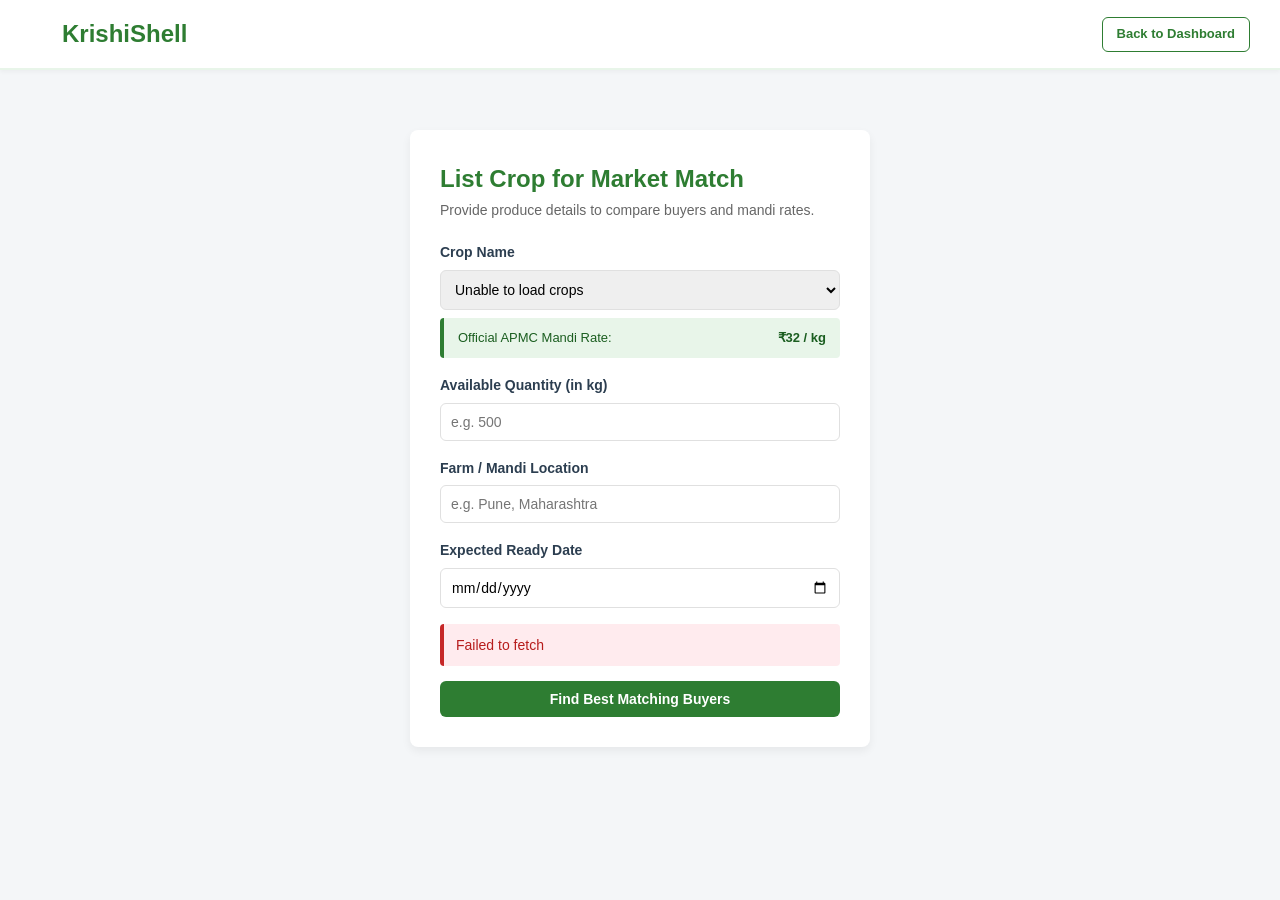
==== frontend/public/pages/add-crop.html @ 06ab27cf "Prepared for deployement" ====
<!DOCTYPE html>
<html lang="en">
<head>
  <meta charset="UTF-8">
  <meta name="viewport" content="width=device-width, initial-scale=1.0">
  <title>Add Crop - KrishiShell</title>
  <link rel="stylesheet" href="../css/style.css">
</head>
<body onload="loadCropOptions()">

  <header class="navbar">
    <a href="farmer-dashboard.html" class="logo">
      <span class="logo-icon"></span>
      KrishiShell
    </a>
    <a href="farmer-dashboard.html" class="btn btn-outline btn-sm">Back to Dashboard</a>
  </header>

  <main class="container form-card-container">
    <div class="card-box">
      <h2 class="text-primary">List Crop for Market Match</h2>
      <p class="text-muted" style="margin-bottom: 20px; font-size: 14px;">
        Provide produce details to compare buyers and mandi rates.
      </p>

      <form onsubmit="handleAddCrop(event)">
        <div class="form-group">
          <label for="cropName">Crop Name</label>
          <select id="cropName" onchange="updateMandiRateBadge()" required>
            <option value="">Loading crops...</option>
          </select>
          
          <div class="live-rate-badge">
            <span>Official APMC Mandi Rate:</span>
            <strong id="liveMandiPrice">₹32 / kg</strong>
          </div>
        </div>

        <div class="form-group">
          <label for="cropQty">Available Quantity (in kg)</label>
          <input type="number" id="cropQty" placeholder="e.g. 500" required>
        </div>

        <div class="form-group">
          <label for="cropLocation">Farm / Mandi Location</label>
          <input type="text" id="cropLocation" placeholder="e.g. Pune, Maharashtra" required>
        </div>

        <div class="form-group">
          <label for="cropDate">Expected Ready Date</label>
          <input type="date" id="cropDate" required>
        </div>

        <div id="formMessage" class="form-message" role="status" aria-live="polite"></div>
        <button type="submit" class="btn btn-primary btn-full">Find Best Matching Buyers</button>
      </form>
    </div>
  </main>

  <script src="../js/api.js"></script>
  <script src="../js/farmer.js"></script>
</body>
</html>
---- frontend/public/css/style.css ----
* {
  margin: 0;
  padding: 0;
  box-sizing: border-box;
  font-family: 'Segoe UI', Tahoma, Geneva, Verdana, sans-serif;
}

:root {
  --primary: #2e7d32;
  --primary-dark: #1b5e20;
  --secondary: #0288d1;
  --bg-light: #f4f6f8;
  --card-bg: #ffffff;
  --text-dark: #2c3e50;
  --text-muted: #666666;
  --border-color: #e0e0e0;
}

body {
  background-color: var(--bg-light);
  color: var(--text-dark);
  line-height: 1.6;
}

.container {
  max-width: 1000px;
  margin: 0 auto;
  padding: 20px;
}

.navbar {
  background: #ffffff;
  border-bottom: 2px solid #e8f5e9;
  padding: 15px 30px;
  display: flex;
  justify-content: space-between;
  align-items: center;
  box-shadow: 0 2px 4px rgba(0, 0, 0, 0.04);
}

.navbar .logo {
  font-size: 24px;
  font-weight: 700;
  color: var(--primary);
  text-decoration: none;
  display: inline-flex;
  align-items: center;
}

.logo-icon {
  display: inline-block;
  width: 24px;
  height: 24px;
  margin-right: 8px;
}

.nav-links {
  display: flex;
  align-items: center;
  gap: 15px;
}

.nav-links a {
  text-decoration: none;
  color: var(--text-dark);
  font-weight: 500;
}

.nav-links a.active {
  color: var(--primary);
  border-bottom: 2px solid var(--primary);
}

.btn {
  display: inline-block;
  padding: 10px 20px;
  border-radius: 6px;
  border: none;
  cursor: pointer;
  font-size: 14px;
  font-weight: 600;
  text-decoration: none;
  text-align: center;
}

.btn-primary {
  background: var(--primary);
  color: #ffffff;
}

.btn-secondary {
  background: var(--secondary);
  color: #ffffff;
}

.btn-outline {
  border: 1.5px solid var(--primary);
  background: transparent;
  color: var(--primary);
}

.btn-danger {
  border: 1.5px solid #c62828;
  background: transparent;
  color: #c62828;
}

.btn-sm {
  padding: 6px 14px;
  font-size: 13px;
}

.btn-full {
  width: 100%;
  margin-top: 15px;
}

.hero-section {
  text-align: center;
  margin-top: 40px;
}

.hero-card {
  background: var(--card-bg);
  padding: 40px 25px;
  border-radius: 10px;
  box-shadow: 0 4px 12px rgba(0, 0, 0, 0.05);
}

.hero-title {
  font-size: 34px;
  color: var(--primary);
  margin-bottom: 12px;
}

.hero-desc {
  font-size: 16px;
  color: var(--text-muted);
  max-width: 650px;
  margin: 0 auto 25px auto;
}

.cta-group {
  display: flex;
  justify-content: center;
  gap: 20px;
  flex-wrap: wrap;
}

.features-grid {
  display: grid;
  grid-template-columns: repeat(auto-fit, minmax(250px, 1fr));
  gap: 20px;
  margin-top: 40px;
  text-align: left;
}

.feature-box {
  background: var(--card-bg);
  padding: 22px;
  border-radius: 8px;
  box-shadow: 0 2px 6px rgba(0, 0, 0, 0.04);
}

.feature-box h3 {
  font-size: 17px;
  margin-bottom: 8px;
  color: var(--text-dark);
}

.feature-box p {
  font-size: 14px;
  color: var(--text-muted);
}

.form-card-container {
  max-width: 500px;
  margin: 40px auto;
}

.card-box {
  background: var(--card-bg);
  padding: 30px;
  border-radius: 8px;
  box-shadow: 0 4px 10px rgba(0, 0, 0, 0.06);
}

.form-group {
  margin-bottom: 16px;
}

.form-group label {
  display: block;
  font-weight: 600;
  margin-bottom: 6px;
  font-size: 14px;
}

.form-group input,
.form-group select {
  width: 100%;
  padding: 10px;
  border: 1px solid var(--border-color);
  border-radius: 6px;
  font-size: 14px;
}

.form-message {
  display: none;
  margin-top: 12px;
  padding: 10px 12px;
  border-left: 4px solid #c62828;
  border-radius: 4px;
  background: #ffebee;
  color: #b71c1c;
  font-size: 14px;
}

.form-message.visible {
  display: block;
}

.live-rate-badge {
  background: #e8f5e9;
  border-left: 4px solid var(--primary);
  padding: 10px 14px;
  border-radius: 4px;
  margin-top: 8px;
  font-size: 13px;
  color: var(--primary-dark);
  display: flex;
  justify-content: space-between;
}

.dashboard-header {
  display: flex;
  justify-content: space-between;
  align-items: center;
  margin: 30px 0 20px;
  flex-wrap: wrap;
  gap: 15px;
}

.stats-grid {
  display: grid;
  grid-template-columns: repeat(auto-fit, minmax(200px, 1fr));
  gap: 18px;
  margin-bottom: 30px;
}

.stat-card {
  background: var(--card-bg);
  padding: 20px;
  border-radius: 8px;
  box-shadow: 0 2px 6px rgba(0, 0, 0, 0.05);
  border-left: 4px solid var(--primary);
}

.stat-card h4 {
  color: var(--text-muted);
  font-size: 13px;
  margin-bottom: 6px;
}

.stat-card .val {
  font-size: 22px;
  font-weight: 700;
  color: var(--text-dark);
}

.table-card {
  background: var(--card-bg);
  padding: 24px;
  border-radius: 8px;
  box-shadow: 0 2px 6px rgba(0, 0, 0, 0.05);
}

table {
  width: 100%;
  border-collapse: collapse;
  margin-top: 15px;
}

th, td {
  text-align: left;
  padding: 12px;
  border-bottom: 1px solid var(--border-color);
  font-size: 14px;
}

th {
  background-color: #f8faf9;
  font-weight: 600;
}

.table-actions {
  display: flex;
  gap: 8px;
  flex-wrap: wrap;
}

.results-grid {
  display: grid;
  grid-template-columns: repeat(auto-fit, minmax(280px, 1fr));
  gap: 20px;
  margin-top: 25px;
}

.result-card {
  background: var(--card-bg);
  border: 1px solid var(--border-color);
  border-radius: 8px;
  padding: 20px;
  box-shadow: 0 2px 5px rgba(0, 0, 0, 0.04);
}

.recommended-card {
  border: 2px solid var(--primary);
  box-shadow: 0 4px 12px rgba(46, 125, 50, 0.18);
}

.market-badge {
  display: inline-block;
  padding: 4px 8px;
  border-radius: 4px;
  background: #e8f5e9;
  color: var(--primary-dark);
  font-size: 12px;
  font-weight: 700;
  margin-bottom: 8px;
}

.buyer-price {
  font-size: 20px;
  font-weight: 700;
  color: var(--primary);
  margin: 10px 0;
}

.detail-row {
  display: flex;
  justify-content: space-between;
  margin-bottom: 8px;
  font-size: 14px;
}

.fare-deduct {
  color: #c62828;
}

.profit-row {
  border-top: 1px dashed var(--border-color);
  padding-top: 8px;
  font-weight: 600;
}

.profit-val {
  color: var(--primary);
}

.text-primary { color: var(--primary); }
.text-muted { color: var(--text-muted); }
.text-center { text-align: center; }
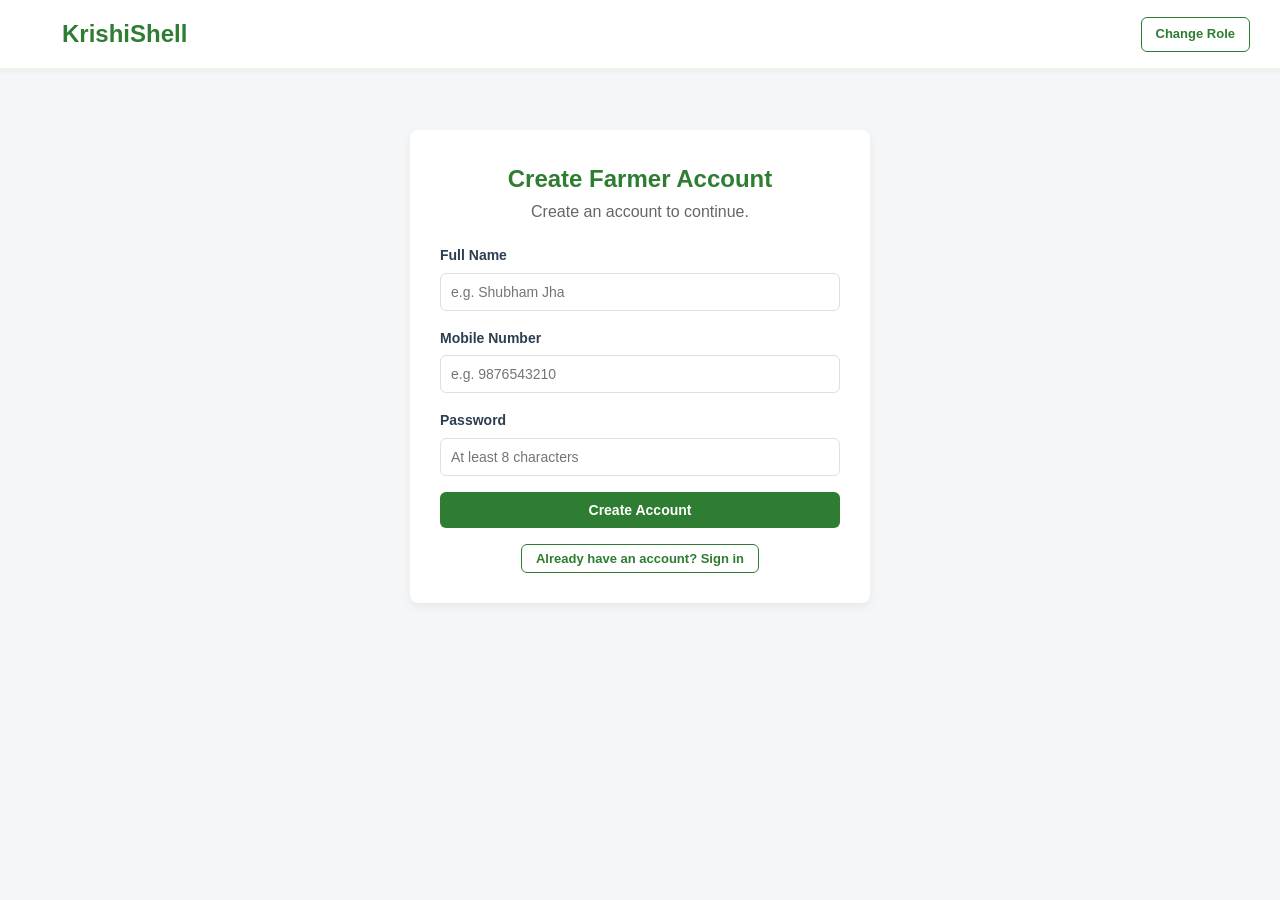
==== commit e2051fe6: "Added Auth" ====
--- a/frontend/public/pages/add-crop.html
+++ b/frontend/public/pages/add-crop.html
@@ -6,7 +6,7 @@
   <title>Add Crop - KrishiShell</title>
   <link rel="stylesheet" href="../css/style.css">
 </head>
-<body onload="loadCropOptions()">
+<body onload="if (checkAuth()) loadCropOptions()">
 
   <header class="navbar">
     <a href="farmer-dashboard.html" class="logo">
@@ -57,6 +57,7 @@
     </div>
   </main>
 
+  <script src="../js/auth.js"></script>
   <script src="../js/api.js"></script>
   <script src="../js/farmer.js"></script>
 </body>
--- a/frontend/public/css/style.css
+++ b/frontend/public/css/style.css
@@ -112,7 +112,6 @@
 
 .btn-full {
   width: 100%;
-  margin-top: 15px;
 }
 
 .hero-section {
@@ -304,6 +303,35 @@
   grid-template-columns: repeat(auto-fit, minmax(280px, 1fr));
   gap: 20px;
   margin-top: 25px;
+}
+
+.loading-state {
+  display: flex;
+  align-items: center;
+  justify-content: center;
+  gap: 12px;
+  min-height: 220px;
+  color: var(--text-muted);
+  font-size: 16px;
+}
+
+.loading-state[hidden] {
+  display: none;
+}
+
+.loading-spinner {
+  width: 24px;
+  height: 24px;
+  border: 3px solid #d7ead8;
+  border-top-color: var(--primary);
+  border-radius: 50%;
+  animation: loading-spin 0.8s linear infinite;
+}
+
+@keyframes loading-spin {
+  to {
+    transform: rotate(360deg);
+  }
 }
 
 .result-card {
